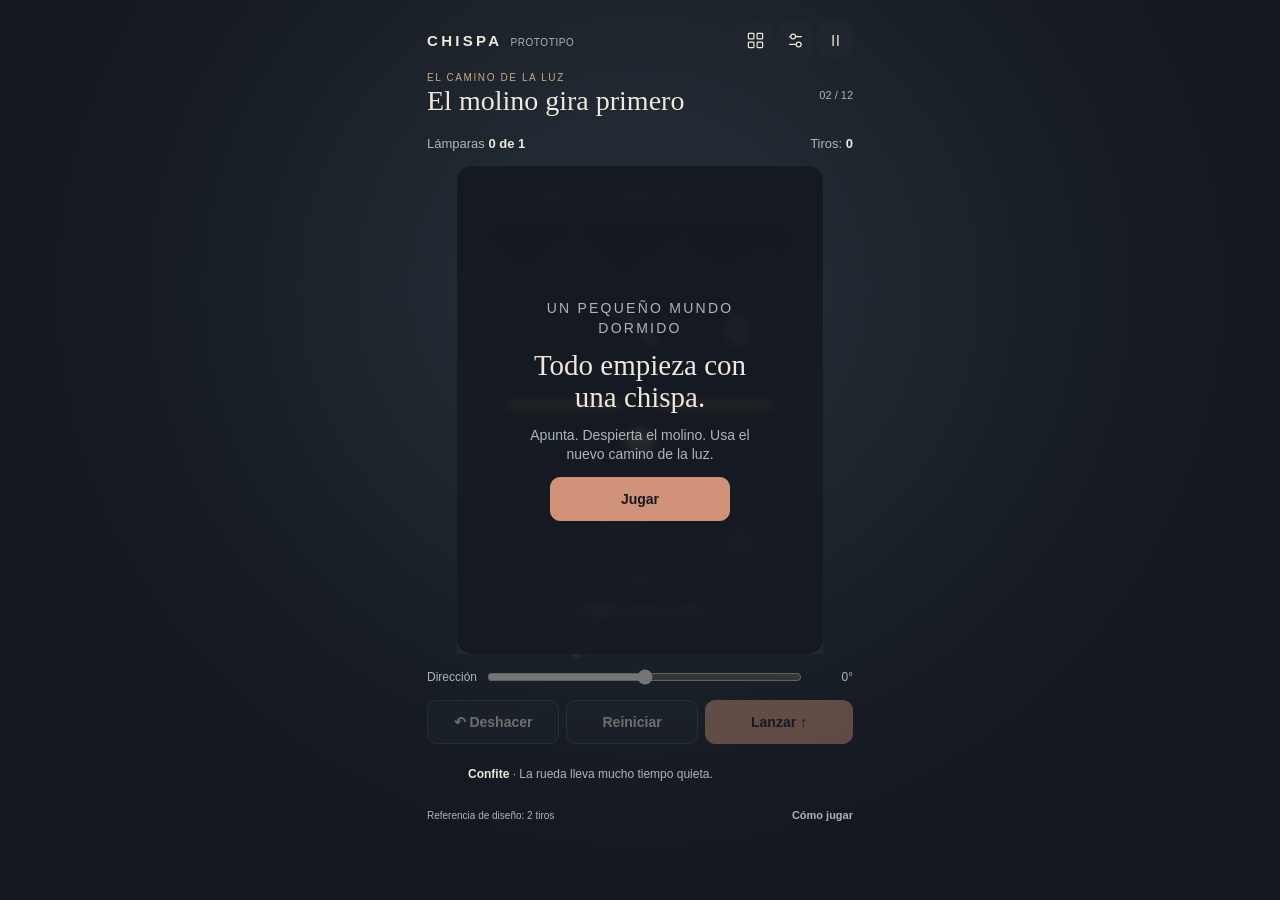
==== prototypes/chispa/index.html @ 9a37ba25 "Auto-backup 2026-11-03 20:32" ====
<!doctype html>
<html lang="es">
<head>
<meta charset="utf-8">
<meta name="viewport" content="width=device-width,initial-scale=1,viewport-fit=cover">
<meta name="theme-color" content="#141820">
<meta name="description" content="Apunta una chispa. Despierta una máquina. Encuentra un nuevo camino para la luz.">
<title>CHISPA · El molino despierta</title>
<link rel="icon" href="data:image/svg+xml,%3Csvg xmlns='http://www.w3.org/2000/svg' viewBox='0 0 32 32'%3E%3Crect width='32' height='32' rx='8' fill='%23141820'/%3E%3Cpath d='M18 4 9 18h7l-2 10 10-15h-8Z' fill='%23cf9279'/%3E%3C/svg%3E">
<style>
/* CHISPA_FONTS */
:root{color-scheme:dark;--coal:#141820;--panel:#20262e;--bone:#eee7db;--muted:#adb5b5;--line:#414b56;--coral:#cf9279;--gold:#c8ab7d;--teal:#7ba9a6;font-family:Karla,Arial,sans-serif;background:var(--coal);color:var(--bone)}
*{box-sizing:border-box}body{margin:0;min-height:100svh;background:radial-gradient(ellipse at 50% 32%,#263039 0,transparent 65%),#141820}button,input,select{font:inherit}button,select{color:inherit}button{cursor:pointer;border:1px solid var(--line);background:#20262e;border-radius:10px;min-height:44px;padding:9px 14px;font-size:14px;font-weight:700}button:hover:not(:disabled){border-color:var(--gold);background:#2a323a}button:disabled{opacity:.4;cursor:default}button:focus-visible,select:focus-visible,input:focus-visible{outline:2px solid var(--coral);outline-offset:4px}.primary{background:var(--coral);border-color:var(--coral);color:#141820}.primary:hover:not(:disabled){background:#e1a58c}.quiet{background:transparent}button svg{width:19px;height:19px;vertical-align:middle}.icon-button{padding:7px;width:44px}.shell{width:min(100%,450px);margin:auto;padding:10px 12px max(12px,env(safe-area-inset-bottom));display:flex;flex-direction:column;gap:8px}.topbar{display:flex;align-items:center;justify-content:space-between;min-height:36px}.wordmark{font-size:15px;font-weight:700;letter-spacing:.22em}.wordmark small{letter-spacing:.06em;font-weight:400;font-size:10px;color:var(--muted);margin-left:8px}.top-actions{display:flex;gap:4px}.top-actions button{min-height:36px;width:36px;border:0}.scene-heading{min-height:51px;display:flex;justify-content:space-between;align-items:center;gap:8px}.eyebrow{color:var(--gold);font-size:10px;letter-spacing:.16em;text-transform:uppercase;margin:0 0 3px}h1{font-family:Fraunces,Georgia,serif;font-weight:450;font-size:25px;line-height:1.1;margin:0}.scene-number{font-size:11px;color:var(--muted);font-variant-numeric:tabular-nums;white-space:nowrap}.status{display:flex;justify-content:space-between;align-items:center;font-size:13px;min-height:24px;color:var(--muted)}.status strong{color:var(--bone);font-weight:700}.status span:last-child{font-variant-numeric:tabular-nums}.stage-wrap{position:relative;width:min(100%,366px,calc((100svh - 276px)*.75));aspect-ratio:3/4;align-self:center;flex-shrink:0;isolation:isolate}.scene{display:block;width:100%;height:100%;touch-action:none;user-select:none;overflow:visible;outline-offset:-3px;border-radius:16px}.scene:focus-visible{outline:2px solid var(--coral)}.veil{position:absolute;inset:0;display:flex;align-items:center;justify-content:center;flex-direction:column;gap:12px;padding:20px;text-align:center;border-radius:15px;background:#141820d9;backdrop-filter:blur(5px)}.veil[hidden]{display:none}.veil .eyebrow{margin:0}.veil h2{font:450 29px/1.1 Fraunces,Georgia,serif;margin:0;max-width:230px}.veil p{font-size:14px;line-height:1.4;color:var(--muted);max-width:240px;margin:0}.veil button{min-width:180px}.aim-row{display:flex;align-items:center;gap:10px;min-height:24px;font-size:12px;color:var(--muted)}.aim-row label{white-space:nowrap}.aim-row input{width:100%;height:24px;accent-color:var(--coral);margin:0}.aim-row output{font-variant-numeric:tabular-nums;min-width:41px;text-align:right}.actions{display:grid;grid-template-columns:1fr 1fr 1.12fr;gap:7px}.actions button{padding:8px 5px}.companion{display:flex;align-items:center;gap:9px;min-height:39px}.confite{width:32px;height:32px;flex-shrink:0}.companion p{font-size:12px;line-height:1.35;margin:0;color:var(--muted)}.companion b{color:var(--bone);font-weight:700}.footer{display:flex;align-items:center;justify-content:space-between;font-size:10px;color:#adb5b5;min-height:16px}.footer button{border:0;padding:0;min-height:20px;color:var(--muted);background:transparent;font-size:11px}.sr-only{position:absolute;width:1px;height:1px;padding:0;margin:-1px;overflow:hidden;clip:rect(0,0,0,0);white-space:nowrap;border:0}dialog{color:var(--bone);background:#20262e;border:1px solid var(--line);border-radius:16px;max-width:min(380px,calc(100% - 28px));padding:24px}dialog::backdrop{background:#080b10bd}dialog h2{font:450 25px Fraunces,Georgia,serif;margin:0 0 12px}dialog p,dialog li{font-size:14px;line-height:1.5;color:var(--muted)}dialog ul{padding-left:20px}dialog .dialog-actions{display:flex;justify-content:flex-end;gap:8px;margin-top:20px}dialog select{width:100%;background:#141820;border:1px solid var(--line);padding:12px;border-radius:9px;font-size:14px;min-height:44px}dialog label{display:flex;align-items:center;justify-content:space-between;gap:14px;font-size:14px;margin:15px 0}dialog input[type=checkbox]{width:22px;height:22px;accent-color:var(--coral)}.legend{display:grid;grid-template-columns:24px 1fr;gap:12px;align-items:center;font-size:14px;color:var(--muted)}.legend-mark{display:block;height:17px;width:17px;border:2px solid var(--gold);border-radius:50%}.legend-mark.switch{border-radius:4px;background:var(--gold)}.legend-mark.mirror{height:3px;border:0;border-radius:0;background:var(--bone);transform:rotate(-30deg)}.legend-mark.gate{height:8px;border:0;border-top:3px dashed var(--coral);border-bottom:2px solid var(--coral);border-radius:0}
@media(min-width:850px){.shell{padding-top:22px;gap:11px}.stage-wrap{width:min(100%,366px,calc((100svh - 308px)*.75))}h1{font-size:28px}}
@media(max-height:680px){.shell{gap:5px;padding-top:6px}.scene-heading{min-height:44px}h1{font-size:23px}.stage-wrap{width:min(100%,366px,calc((100svh - 247px)*.75))}.companion{min-height:34px}.wordmark small{display:none}}
@media(prefers-reduced-motion:reduce){*{scroll-behavior:auto!important;transition:none!important}}
</style>
</head>
<body>
<main class="shell">
 <header class="topbar"><div class="wordmark">CHISPA<small>PROTOTIPO</small></div><nav class="top-actions" aria-label="Opciones"><button class="icon-button" id="scenes-button" aria-label="Elegir escena" title="Escenas"><svg viewBox="0 0 24 24" fill="none" stroke="currentColor" stroke-width="1.5" aria-hidden="true"><rect x="3" y="3" width="7" height="7" rx="1"/><rect x="14" y="3" width="7" height="7" rx="1"/><rect x="3" y="14" width="7" height="7" rx="1"/><rect x="14" y="14" width="7" height="7" rx="1"/></svg></button><button class="icon-button" id="settings-button" aria-label="Abrir ajustes" title="Ajustes"><svg viewBox="0 0 24 24" fill="none" stroke="currentColor" stroke-width="1.5" aria-hidden="true"><path d="M4 7h16M4 17h16"/><circle cx="9" cy="7" r="3" fill="#141820"/><circle cx="16" cy="17" r="3" fill="#141820"/></svg></button><button class="icon-button" id="exit-button" aria-label="Pausar y volver al inicio" title="Pausar"><svg viewBox="0 0 24 24" fill="none" stroke="currentColor" stroke-width="1.7" aria-hidden="true"><path d="M9 5v14M15 5v14"/></svg></button></nav></header>
 <section class="scene-heading" aria-label="Escena actual"><div><p class="eyebrow">El camino de la luz</p><h1 id="scene-title">El molino gira primero</h1></div><span class="scene-number" id="scene-number">01 / 01</span></section>
 <div class="status"><span id="goal">Lámparas <strong>0 de 1</strong></span><span id="shots">Tiros: <strong>0</strong></span></div>
 <div class="stage-wrap"><svg class="scene" id="scene" viewBox="0 0 360 480" tabindex="0" role="application" aria-label="Campo de luz. Arrastra hacia un objetivo y suelta para disparar. Flechas para apuntar y Enter para lanzar."><title>El molino apagado</title></svg><section class="veil" id="veil" aria-labelledby="veil-title"><p class="eyebrow" id="veil-kicker">Un pequeño mundo dormido</p><h2 id="veil-title">Todo empieza con una chispa.</h2><p id="veil-copy">Apunta. Despierta el molino. Usa el nuevo camino de la luz.</p><button id="start-button" class="primary">Jugar</button></section></div>
 <div class="aim-row"><label for="angle">Dirección</label><input type="range" id="angle" min="-180" max="180" step="0.25" value="0" aria-label="Ángulo de disparo, cero apunta arriba"><output for="angle" id="angle-value">0°</output></div>
 <div class="actions"><button id="undo-button">↶ Deshacer</button><button id="restart-button">Reiniciar</button><button class="primary" id="fire-button">Lanzar ↑</button></div>
 <div class="companion"><svg class="confite" id="confite" viewBox="0 0 100 90" aria-hidden="true"><!-- CHISPA_CONFITE --></svg><p id="message" aria-live="polite"><b>Confite</b> · La rueda lleva mucho tiempo quieta.</p></div>
 <footer class="footer"><span id="reference">Referencia de diseño: 2 tiros</span><button id="help-button">Cómo jugar</button></footer>
</main>
<dialog id="settings"><h2>A tu ritmo</h2><label>Sonido<input type="checkbox" id="sound-setting"></label><label>Movimiento reducido<input type="checkbox" id="motion-setting"></label><p>Las preferencias se guardan sólo en este prototipo.</p><div class="dialog-actions"><button data-close="settings">Listo</button></div></dialog>
<dialog id="help"><h2>Sigue la luz</h2><p>Arrastra desde la parte baja del campo hacia donde quieras apuntar. Suelta para lanzar. También puedes ajustar Dirección y pulsar Lanzar.</p><div class="legend"><i class="legend-mark"></i><span>Enciende todas las lámparas.</span><i class="legend-mark switch"></i><span>La palanca detiene el tiro y cambia un mecanismo. Después deja pasar.</span><i class="legend-mark mirror"></i><span>Las superficies claras reflejan la chispa.</span><i class="legend-mark gate"></i><span>Una compuerta cerrada la detiene.</span></div><p>Flechas: apuntar · Mayúsculas: ajuste fino · Enter: lanzar · Esc: cancelar o pausar. Puedes deshacer y reintentar gratis.</p><div class="dialog-actions"><button data-close="help">Entendido</button></div></dialog>
<dialog id="scenes"><h2>Pequeños lugares</h2><p>Completar una escena abre la siguiente. Puedes repetir las que ya encendiste.</p><label for="scene-select">Escena</label><select id="scene-select"></select><div class="dialog-actions"><button data-close="scenes">Volver</button><button class="primary" id="choose-button">Abrir escena</button></div></dialog>
<dialog id="restart"><h2>¿Volver al principio?</h2><p>Se reiniciarán los tiros y mecanismos de esta escena. También puedes deshacer el último tiro.</p><div class="dialog-actions"><button data-close="restart">Seguir aquí</button><button class="primary" id="confirm-restart">Reiniciar</button></div></dialog>
<script>
'use strict';
/* CHISPA_CORE_START */
const ChispaCore=(()=>{
 const EPS=1e-6,RADIUS=.75,MAX_BOUNCES=6,MAX_DISTANCE=300;
 const P=(x,y)=>({x,y}),add=(a,b)=>P(a.x+b.x,a.y+b.y),sub=(a,b)=>P(a.x-b.x,a.y-b.y),mul=(a,n)=>P(a.x*n,a.y*n),dot=(a,b)=>a.x*b.x+a.y*b.y,length=a=>Math.hypot(a.x,a.y),unit=a=>mul(a,1/length(a));
 const copy=value=>JSON.parse(JSON.stringify(value));
 const key=state=>JSON.stringify({lit:[...state.lit].sort(),active:[...state.active].sort(),shots:state.shots});
 const normalizeAngle=angle=>((angle+180)%360+360)%360-180;
 function rayCircle(p,d,c,r){
  const m=sub(p,c),b=dot(m,d),q=dot(m,m)-r*r,disc=b*b-q;
  if(disc<-EPS)return null;
  const t=-b-Math.sqrt(Math.max(0,disc));
  return t>=-EPS?Math.max(0,t):q<=EPS?0:null;
 }
 function capsule(p,d,a,b,r){
  const ab=sub(b,a),len=length(ab),u=mul(ab,1/len),n=P(-u.y,u.x),rel=sub(p,a),hits=[];
  const across=dot(d,n);
  if(Math.abs(across)>EPS)for(const sign of [-1,1]){
   const t=(sign*r-dot(rel,n))/across,normal=mul(n,sign),along=dot(sub(add(p,mul(d,t)),a),u);
   if(t>EPS&&along>=-EPS&&along<=len+EPS&&dot(d,normal)<-EPS)hits.push({t,normal});
  }
  for(const [center,end]of [[a,0],[b,1]]){
   const t=rayCircle(p,d,center,r);if(t===null||t<=EPS)continue;
   const hit=add(p,mul(d,t)),along=dot(sub(hit,a),u),normal=unit(sub(hit,center));
   if((end===0?along<=EPS:along>=len-EPS)&&dot(d,normal)<-EPS)hits.push({t,normal});
  }
  hits.sort((a,b)=>a.t-b.t);return hits[0]||null;
 }
 function mirror(id,x,y,angle=-45){return{id,kind:'mirror',center:P(x,y),angle,length:14,width:1};}
 function wall(id,x1,y1,x2,y2){return{id,kind:'wall',a:P(x1,y1),b:P(x2,y2),width:2};}
 function gate(id,x1,y1,x2,y2){return{...wall(id,x1,y1,x2,y2),kind:'gate'};}
 function lamp(id,x,y){return{id,position:P(x,y),radius:3.5};}
 function actuator(id,x,y,target,angle){return{id,position:P(x,y),radius:4,target,...(angle===undefined?{}:{angle})};}
 const bases={C:[[8,60,43,60],[57,60,92,60]],P:[[8,55,28,55],[42,55,58,55],[72,55,92,55]],T:[[8,60,18,60],[32,60,43,60],[57,60,92,60]],D:[[8,65,43,65],[57,65,92,65]]};
 const base=name=>(bases[name]||[]).map((p,i)=>wall('w'+(i+1),...p));
 function level(id,title,reference,surfaces,lamps,actuators=[],solution=[0]){return{id,revision:1,title,reference,source:P(50,90),surfaces,lamps,actuators,solution};}
 const LEVELS=[
  level('01','La primera ventana',1,[],[lamp('l1',50,40)]),
  level('02','El molino gira primero',2,[...base('C'),mirror('m1',50,35,45)],[lamp('l1',82,35)],[actuator('a1',50,72,'m1',-45)],[0,0]),
  level('03','El espejo de la curva',1,[...base('C'),mirror('m1',50,35)],[lamp('l1',82,35)]),
  level('04','La pared devuelve la luz',1,[wall('w1',20,50,72,50),wall('w2',85,30,85,88)],[lamp('l1',50,20)],[],[45]),
  level('05','Una compuerta abierta',2,[...base('C'),gate('g1',43,60,57,60)],[lamp('l1',50,20)],[actuator('a1',22,75,'g1')],[-61.82,0]),
  level('06','Luz antes del mecanismo',2,[...base('C'),mirror('m1',50,35,45)],[lamp('l1',50,82),lamp('l2',82,35)],[actuator('a1',50,72,'m1',-45)],[0,0]),
  level('07','Primero esta orilla',3,[...base('C'),mirror('m1',50,35,45)],[lamp('l1',18,35),lamp('l2',82,35)],[actuator('a1',22,74,'m1',-45)],[0,-60.255,0]),
  level('08','Abrir para poder girar',3,[...base('C'),gate('g1',43,60,57,60),mirror('m1',50,25,45)],[lamp('l1',82,25)],[actuator('a1',22,75,'g1'),actuator('a2',50,43,'m1',-45)],[-61.82,0,0]),
  level('09','Dos ventanas independientes',4,[...base('P'),gate('g1',28,55,42,55),gate('g2',58,55,72,55)],[lamp('l1',20,20),lamp('l2',80,20)],[actuator('a1',22,75,'g1'),actuator('a2',78,75,'g2')],[-61.82,-23.199,61.82,23.199]),
  level('10','La rueda deja pasar',3,[...base('T'),mirror('m1',50,35),gate('g1',18,60,32,60)],[lamp('l1',90,35),lamp('l2',15,48)],[actuator('a1',78,35,'g1')],[0,0,-39.806]),
  level('11','Dos reflejos y una decisión',3,[...base('D'),mirror('m1',50,45),mirror('m2',78,45,45)],[lamp('l1',78,58),lamp('l2',75,18)],[actuator('a1',22,80,'m2',-45)],[0,-70.346,0]),
  level('12','La casa vuelve a encenderse',4,[...base('D'),gate('g1',43,65,57,65),mirror('m1',50,45),mirror('m2',78,45,45)],[lamp('l1',64,45),lamp('l2',78,58),lamp('l3',75,18)],[actuator('a1',22,80,'g1'),actuator('a2',78,80,'m2',-45)],[-70.346,0,70.346,0])
 ];
 function validateLevel(l){
  if(!l||typeof l.id!=='string'||!Number.isInteger(l.revision)||l.revision<1||!Array.isArray(l.surfaces)||!Array.isArray(l.lamps)||!l.lamps.length||!Array.isArray(l.actuators))throw Error('Escena incompleta');
  const finite=p=>p&&Number.isFinite(p.x)&&Number.isFinite(p.y)&&p.x>=RADIUS&&p.x<=100-RADIUS&&p.y>=RADIUS&&p.y<=100-RADIUS;
  if(!finite(l.source))throw Error('Fuente fuera del campo');
  const ids=new Set();for(const o of [...l.surfaces,...l.lamps,...l.actuators]){if(!o.id||typeof o.id!=='string'||ids.has(o.id))throw Error('Identificador repetido o vacío');ids.add(o.id);}
  for(const s of l.surfaces){
   if(!['mirror','wall','gate'].includes(s.kind)||!Number.isFinite(s.width)||s.width<=0)throw Error('Superficie inválida');
   if(s.kind==='mirror'){if(!finite(s.center)||!Number.isFinite(s.angle)||!Number.isFinite(s.length)||s.length<=0)throw Error('Espejo inválido');}
   else if(!finite(s.a)||!finite(s.b)||length(sub(s.b,s.a))<=EPS)throw Error('Segmento inválido');
  }
  for(const sensor of [...l.lamps,...l.actuators])if(!finite(sensor.position)||!Number.isFinite(sensor.radius)||sensor.radius<=0)throw Error('Sensor inválido');
  const controlled=new Set();for(const a of l.actuators){const target=l.surfaces.find(s=>s.id===a.target);if(!target||!['mirror','gate'].includes(target.kind)||controlled.has(a.target)||target.kind==='mirror'&&!Number.isFinite(a.angle))throw Error('Conexión inválida');controlled.add(a.target);}
  return true;
 }
 function initialState(){return{lit:[],active:[],shots:0};}
 function validateState(l,s){
  if(!s||!Array.isArray(s.lit)||!Array.isArray(s.active)||!Number.isSafeInteger(s.shots)||s.shots<0||new Set(s.lit).size!==s.lit.length||new Set(s.active).size!==s.active.length||s.lit.some(id=>!l.lamps.some(v=>v.id===id))||s.active.some(id=>!l.actuators.some(v=>v.id===id)))throw Error('Estado inválido');
 }
 function surfaces(l,state){return l.surfaces.flatMap(s=>{
  const a=l.actuators.find(a=>a.target===s.id&&state.active.includes(a.id));if(s.kind==='gate'&&a)return[];
  if(s.kind!=='mirror')return[{...s}];
  const angle=(a?a.angle:s.angle)*Math.PI/180,arm=P(Math.cos(angle)*s.length/2,Math.sin(angle)*s.length/2);
  return[{...s,angle:a?a.angle:s.angle,a:sub(s.center,arm),b:add(s.center,arm)}];
 });}
 function traceShot(l,state,angle,limits={}){
  validateLevel(l);validateState(l,state);if(!Number.isFinite(angle))throw Error('Dirección inválida');
  const maxBounces=limits.maxBounces??MAX_BOUNCES,maxDistance=limits.maxDistance??MAX_DISTANCE;
  if(!Number.isInteger(maxBounces)||maxBounces<0||maxBounces>24||!Number.isFinite(maxDistance)||maxDistance<=0||maxDistance>10000)throw Error('Límite inválido');
  angle=normalizeAngle(angle);const rad=angle*Math.PI/180,geometry=surfaces(l,state),segments=[],events=[],lit=new Set(state.lit);
  let p={...l.source},d=P(Math.sin(rad),-Math.cos(rad)),distance=0,bounces=0,terminal=null;
  for(let guard=0;guard<=maxBounces+1;guard++){
   const hits=[];
   for(const s of geometry){const hit=capsule(p,d,s.a,s.b,s.width/2+RADIUS);if(hit)hits.push({...hit,kind:s.kind==='gate'?'absorb':'reflect',id:s.id});}
   for(const a of l.actuators)if(!state.active.includes(a.id)){const t=rayCircle(p,d,a.position,a.radius+RADIUS);if(t!==null)hits.push({t,kind:'actuator',id:a.id});}
   for(const axis of ['x','y'])if(Math.abs(d[axis])>EPS){const edge=d[axis]>0?100-RADIUS:RADIUS,t=(edge-p[axis])/d[axis];if(t>=-EPS)hits.push({t:Math.max(0,t),kind:'exit',id:axis});}
   hits.sort((a,b)=>a.t-b.t||a.id.localeCompare(b.id));
   const remaining=maxDistance-distance,min=hits[0]?.t??Infinity,tied=hits.filter(h=>Math.abs(h.t-min)<=EPS),stopping=tied.filter(h=>h.kind!=='reflect').sort((a,b)=>({actuator:0,absorb:1,exit:2}[a.kind]-{actuator:0,absorb:1,exit:2}[b.kind])||a.id.localeCompare(b.id));
   let hit=stopping[0]||tied[0],step=Math.min(remaining,min);
   if(!hit||min>remaining+EPS){hit={kind:'distance',id:null};step=remaining;}
   else if(hit.kind==='reflect'){
    if(tied.some(h=>h.kind==='reflect'&&dot(h.normal,hit.normal)<1-EPS))hit={kind:'corner',id:hit.id};
    else if(bounces>=maxBounces)hit={kind:'bounce-limit',id:hit.id};
    else if(step>=remaining-EPS)hit={kind:'distance',id:hit.id};
   }
   step=Math.max(0,Math.min(step,remaining));const end=add(p,mul(d,step));
   const lamps=[];for(const v of l.lamps)if(!lit.has(v.id)){const t=rayCircle(p,d,v.position,v.radius+RADIUS);if(t!==null&&t<=step+EPS)lamps.push({t,id:v.id});}
   lamps.sort((a,b)=>Math.abs(a.t-b.t)<=EPS?a.id.localeCompare(b.id):a.t-b.t);for(const v of lamps){lit.add(v.id);events.push({type:'lamp',id:v.id,distance:distance+v.t});}
   segments.push({from:{...p},to:end,length:step,end:hit.kind,id:hit.id});distance+=step;
   if(hit.kind!=='reflect'){terminal={kind:hit.kind,id:hit.id,point:end,distance};break;}
   events.push({type:'reflect',id:hit.id,distance});d=sub(d,mul(hit.normal,2*dot(d,hit.normal)));d=unit(d);p=end;bounces++;
  }
  if(!terminal)throw Error('Recorrido sin terminación');
  if(terminal.kind==='actuator')events.push({type:'actuator',id:terminal.id,distance});
  return{levelId:l.id,revision:l.revision,startKey:key(state),angle,segments,events,terminal,distance,bounces,lamps:events.filter(e=>e.type==='lamp').map(e=>e.id),actuator:terminal.kind==='actuator'?terminal.id:null};
 }
 function won(l,state){return l.lamps.every(lamp=>state.lit.includes(lamp.id));}
 function applyShot(l,state,trace){
  validateState(l,state);if(trace.levelId!==l.id||trace.revision!==l.revision||trace.startKey!==key(state))throw Error('Tiro de otra sesión o ya resuelto');
  return{lit:[...new Set([...state.lit,...trace.lamps])],active:[...new Set([...state.active,...(trace.actuator?[trace.actuator]:[])])],shots:state.shots+1};
 }
 class Session{
  constructor(level){validateLevel(level);this.level=level;this.state=initialState();this.history=[];this.pending=null;this.phase='ready';this.run=0;}
  begin(angle){if(this.phase!=='ready')return null;const trace=traceShot(this.level,this.state,angle),token=++this.run;this.pending={token,trace,before:copy(this.state)};this.phase='playing';return this.pending;}
  commit(token){if(this.phase!=='playing'||this.pending?.token!==token)return false;const p=this.pending;this.state=applyShot(this.level,this.state,p.trace);this.history.push(p.before);this.pending=null;this.phase=won(this.level,this.state)?'won':'ready';return true;}
  undo(){if(this.phase==='closed'||this.phase==='won')return false;if(this.pending){this.run++;this.pending=null;this.phase='ready';return true;}const before=this.history.pop();if(!before)return false;this.state=before;this.run++;this.phase='ready';return true;}
  restart(){if(this.phase==='closed')return false;this.run++;this.pending=null;this.state=initialState();this.history=[];this.phase='ready';return true;}
  destroy(){this.run++;this.pending=null;this.history=[];this.phase='closed';}
 }
 for(const l of LEVELS)validateLevel(l);
 return{EPS,RADIUS,MAX_BOUNCES,MAX_DISTANCE,LEVELS,P,copy,key,normalizeAngle,rayCircle,capsule,mirror,wall,gate,lamp,actuator,level,validateLevel,initialState,surfaces,traceShot,applyShot,won,Session};
})();
globalThis.ChispaCore=ChispaCore;
/* CHISPA_CORE_END */
/* CHISPA_VIEW_START */
(()=>{
 const C=ChispaCore,$=id=>document.getElementById(id),svg=$('scene'),PREF_KEY='chispa_prototype_preferences_v1';
 const icon=(name)=>({sound:'Sonido',motion:'Movimiento reducido'}[name]||name);
 let prefs={sound:false,motion:matchMedia('(prefers-reduced-motion: reduce)').matches};
 try{const stored=JSON.parse(localStorage.getItem(PREF_KEY)||'null');if(stored&&typeof stored==='object'){prefs.sound=stored.sound===true;prefs.motion=stored.motion===true||prefs.motion;}}catch{}
 let index=1,session=new C.Session(C.LEVELS[index]),angle=0,home=true,paused=false,modalWasPaused=false,frame=0,playback=null,pointer=null,completed=new Set(),best={},audio=null,voices=new Set(),openedDialog=null;
 const esc=s=>String(s).replace(/[&<>"']/g,c=>({'&':'&amp;','<':'&lt;','>':'&gt;','"':'&quot;',"'":'&#39;'}[c]));
 const point=p=>`${p.x},${p.y}`,path=points=>'M'+points.map(point).join('L');
 const ox=30,oy=55,scale=3,px=p=>({x:ox+p.x*scale,y:oy+p.y*scale});
 function savePrefs(){try{localStorage.setItem(PREF_KEY,JSON.stringify(prefs));}catch{message('No se pudieron guardar las preferencias. Puedes seguir jugando.');}}
 function message(text){$('message').textContent=text;}
 function tone(kind){
  if(!prefs.sound||document.hidden||paused||home)return;
  try{audio??=new(window.AudioContext||window.webkitAudioContext)();if(audio.state==='suspended')audio.resume();if(voices.size>=6)return;const o=audio.createOscillator(),g=audio.createGain(),now=audio.currentTime;o.type=kind==='reflect'?'triangle':'sine';o.frequency.value=({reflect:340,lamp:660,actuator:220,win:880}[kind]||300);g.gain.setValueAtTime(.0001,now);g.gain.exponentialRampToValueAtTime(.055,now+.012);g.gain.exponentialRampToValueAtTime(.0001,now+.19);o.connect(g).connect(audio.destination);voices.add(o);o.onended=()=>{voices.delete(o);o.disconnect();g.disconnect();};o.start(now);o.stop(now+.2);}catch{}
 }
 function silence(){for(const v of voices)try{v.stop();}catch{}voices.clear();if(audio?.state==='running')audio.suspend().catch(()=>{});}
 function stopFrame(){if(frame)cancelAnimationFrame(frame);frame=0;}
 function pause(){paused=true;stopFrame();silence();pointer=null;}
 function modal(id){if(openedDialog)return;modalWasPaused=paused;pause();openedDialog=$(id);openedDialog.showModal();}
 function closeModal(){if(!openedDialog)return;openedDialog.close();}
 function resetPlayback(){stopFrame();playback=null;pointer=null;}
 function aim(value){if(session.phase!=='ready'||home||paused)return;angle=C.normalizeAngle(value);$('angle').value=String(angle);$('angle-value').textContent=`${Math.round(angle*10)/10}°`;draw();}
 function buildWorld(l,state){
  const ratio=state.lit.length/l.lamps.length,on=ratio>0,full=ratio===1;
  return `<defs><linearGradient id="sky" x2="0" y2="1"><stop stop-color="#202b35"/><stop offset="1" stop-color="#141b22"/></linearGradient><linearGradient id="land" x2="0" y2="1"><stop stop-color="${on?'#344742':'#2c3439'}"/><stop offset="1" stop-color="#172127"/></linearGradient><pattern id="grain" width="17" height="21" patternUnits="userSpaceOnUse"><circle cx="3" cy="8" r=".45" fill="#eee7db" opacity=".07"/><circle cx="12" cy="18" r=".4" fill="#eee7db" opacity=".04"/></pattern><pattern id="hatch" width="3" height="3" patternUnits="userSpaceOnUse"><path d="M0 3 3 0" stroke="#cf9279" stroke-width=".45"/></pattern></defs>
   <rect x="0" y="0" width="360" height="480" rx="16" fill="url(#sky)"/><path d="M0 110 32 76 71 98 116 58 166 103 214 65 264 100 300 72 360 113V335H0Z" fill="#29333b" opacity=".58"/><path d="M0 277Q64 253 118 279T240 280T360 268V480H0Z" fill="url(#land)"/>
   <path d="M0 400Q83 361 152 391T360 389V480H0Z" fill="${on?'#263e3b':'#202b30'}"/><path d="M112 480Q157 430 151 396T178 350" fill="none" stroke="${on?'#7ba9a6':'#45535a'}" stroke-width="17" opacity="${on?.5:.24}"/>
   <g opacity="${on?.9:.38}"><path d="M260 405v-32h37v32" fill="${full?'#8b6b57':'#384047'}"/><path d="m253 375 25-23 26 23Z" fill="${full?'#b37c65':'#51585a'}"/><rect x="274" y="380" width="10" height="14" rx="3" fill="${full?'#e2bf80':'#1a252c'}"/></g>
   <path d="M41 420v-24m-6 10 6 4 7-11M316 431v-25m-7 8 7 5 5-13" fill="none" stroke="${on?'#7ba9a6':'#465551'}" stroke-width="2"/>
   <rect x="12" y="12" width="336" height="456" rx="12" fill="url(#grain)"/><rect x="${ox}" y="${oy}" width="300" height="300" rx="2" fill="#14182070" stroke="#adb5b54a" stroke-dasharray="2 5"/>
   <text x="180" y="35" text-anchor="middle" fill="#adb5b5" font-size="9" letter-spacing="2">${full?'EL LUGAR RESPIRA DE NUEVO':'BUSCA UN CAMINO PARA LA LUZ'}</text>`;
 }
 function draw(){
  const l=session.level,state=session.state,shownLit=new Set(state.lit),shownActive=new Set(state.active);
  let partial=null,trace=null;
  if(playback){trace=playback.trace;const progress=Math.min(1,playback.elapsed/playback.duration),distance=progress*trace.distance;partial={distance};for(const e of trace.events)if(e.type==='lamp'&&e.distance<=distance)shownLit.add(e.id);}
  else if(session.phase==='ready'&&!home)trace=C.traceShot(l,state,angle);
  const shown={...state,lit:[...shownLit],active:[...shownActive]},geometry=C.surfaces(l,state);
  let art=buildWorld(l,shown);
  art+=`<g transform="translate(${ox} ${oy}) scale(${scale})">`;
  for(const a of l.actuators){const target=geometry.find(s=>s.id===a.target)||l.surfaces.find(s=>s.id===a.target),end=target.center||C.P((target.a.x+target.b.x)/2,(target.a.y+target.b.y)/2);art+=`<path d="M${point(a.position)}L${point(end)}" fill="none" stroke="${state.active.includes(a.id)?'#7ba9a6':'#58636a'}" stroke-width=".4" stroke-dasharray="1 1.5"/>`;}
  for(const s of geometry){if(s.kind==='gate')art+=`<path d="M${point(s.a)}L${point(s.b)}" stroke="#141820" stroke-width="${s.width+1}"/><path d="M${point(s.a)}L${point(s.b)}" stroke="url(#hatch)" stroke-width="${s.width}" stroke-linecap="round"/><path d="M${point(s.a)}L${point(s.b)}" stroke="#cf9279" stroke-width=".45"/>`;else art+=`<path d="M${point(s.a)}L${point(s.b)}" stroke="#0c1117" stroke-width="${s.width+1.2}" stroke-linecap="round"/><path d="M${point(s.a)}L${point(s.b)}" stroke="${s.kind==='mirror'?'#eee7db':'#c8ab7d'}" stroke-width="${s.width}" stroke-linecap="round"/>`;if(s.kind==='mirror')art+=`<circle cx="${s.center.x}" cy="${s.center.y}" r="1" fill="#141820" stroke="#c8ab7d" stroke-width=".35"/>`;}
  for(const s of l.surfaces.filter(s=>s.kind==='gate'&&!geometry.some(v=>v.id===s.id)))art+=`<path d="M${point(s.a)}L${point(s.b)}" stroke="#7ba9a6" stroke-width=".3" stroke-dasharray=".7 1.8"/>`;
  if(trace){let remaining=partial?partial.distance:Infinity;for(const s of trace.segments){if(remaining<=0)break;const len=Math.min(s.length,remaining),fraction=s.length>0?len/s.length:0,end=C.P(s.from.x+(s.to.x-s.from.x)*fraction,s.from.y+(s.to.y-s.from.y)*fraction);art+=`<path d="M${point(s.from)}L${point(end)}" fill="none" stroke="#10161d" stroke-width="1.5"/><path d="M${point(s.from)}L${point(end)}" fill="none" stroke="${partial?'#cf9279':'#c8ab7d'}" opacity="${partial?.75:.65}" stroke-width=".45" ${partial?'':'stroke-dasharray="1.1 1.6"'}/>`;if(!partial&&s.length>7){const mid=C.P(s.from.x+(s.to.x-s.from.x)*.55,s.from.y+(s.to.y-s.from.y)*.55),rotation=Math.atan2(s.to.y-s.from.y,s.to.x-s.from.x)*180/Math.PI;art+=`<path d="m-1.4-1.1 1.6 1.1-1.6 1.1" transform="translate(${point(mid)}) rotate(${rotation})" fill="none" stroke="#c8ab7d" stroke-width=".5"/>`;}remaining-=len;}}
  for(const lamp of l.lamps){const on=shownLit.has(lamp.id),p=lamp.position;art+=`<circle cx="${p.x}" cy="${p.y}" r="${lamp.radius}" fill="${on?'#c8ab7d':'#182128'}" stroke="${on?'#eee7db':'#c8ab7d'}" stroke-width=".65"/><path d="M${p.x-2.3} ${p.y+3.9}h4.6M${p.x} ${p.y-4.8}v-1" stroke="#c8ab7d" stroke-width=".6"/>${on?`<path d="m${p.x-1.5} ${p.y} 1 1 2-2" stroke="#141820" stroke-width=".65" fill="none"/>`:`<circle cx="${p.x}" cy="${p.y}" r="1.1" fill="none" stroke="#c8ab7d" stroke-width=".45"/>`}`;}
  for(const a of l.actuators){const p=a.position,on=shownActive.has(a.id),points=Array.from({length:6},(_,i)=>{const r=i*Math.PI/3;return`${p.x+Math.cos(r)*a.radius},${p.y+Math.sin(r)*a.radius}`;}).join(' ');art+=`<polygon points="${points}" fill="${on?'#182128':'#c8ab7d'}" stroke="${on?'#7ba9a6':'#eee7db'}" stroke-width=".5"/>${on?`<circle cx="${p.x}" cy="${p.y}" r="2.3" fill="none" stroke="#7ba9a6" stroke-width=".5"/>`:`<path d="m${p.x-1.2} ${p.y+1.5} 2.4-3M${p.x-1.7} ${p.y+1.6}h3.4" fill="none" stroke="#141820" stroke-width=".7"/>`}`;}
  const source=l.source;art+=`<path d="M${source.x-3} ${source.y+1}q3 5 6 0" fill="#29323c" stroke="#adb5b5" stroke-width=".6"/><circle cx="${source.x}" cy="${source.y}" r="${C.RADIUS}" fill="#cf9279"/>`;
  if(partial){let left=partial.distance,p=trace.segments[0].from;for(const s of trace.segments){const t=s.length?Math.min(left/s.length,1):0;p=C.P(s.from.x+(s.to.x-s.from.x)*t,s.from.y+(s.to.y-s.from.y)*t);if(left<=s.length)break;left-=s.length;}art+=`<circle cx="${p.x}" cy="${p.y}" r="${C.RADIUS}" fill="#eee7db" stroke="#cf9279" stroke-width=".2"/>`;}
  art+='</g>';
  art+=`<path d="M117 417h126" stroke="#536068" stroke-width="1"/><path d="m174 409 6-6 6 6" stroke="#cf9279" stroke-width="1.5" fill="none"/><text x="180" y="441" text-anchor="middle" fill="#adb5b5" font-size="11">${partial?'La chispa sigue su camino':session.phase==='won'?'Este lugar ha vuelto a despertar':'Arrastra, apunta y suelta'}</text>`;
  svg.innerHTML=art;
  $('goal').innerHTML=`Lámparas <strong>${shownLit.size} de ${l.lamps.length}</strong>`;$('shots').innerHTML=`Tiros: <strong>${state.shots+(session.pending?1:0)}</strong>`;
  const blocked=home||paused||session.phase!=='ready';$('fire-button').disabled=blocked;$('angle').disabled=blocked;$('undo-button').disabled=home||paused||session.phase==='won'||(!session.history.length&&!session.pending);$('restart-button').disabled=home||paused||(!session.state.shots&&!session.pending);$('scene-title').textContent=l.title;$('scene-number').textContent=`${String(index+1).padStart(2,'0')} / ${String(C.LEVELS.length).padStart(2,'0')}`;$('reference').textContent=`${best[l.id]?'Tu mejor marca: '+best[l.id]:'Referencia de diseño: '+l.reference} tiros`;
 }
 function readyMessage(){return session.state.active.length?'El camino ha cambiado. Mira la nueva trayectoria.':session.level.actuators.length?'Primero despierta una palanca. Después, aprovecha el cambio.':'Apunta hacia la lámpara y suelta para encenderla.';}
 function finishPlayback(){
  const token=playback?.token;if(token===undefined)return;const trace=playback.trace;resetPlayback();if(!session.commit(token))return;
  if(session.phase==='won'){
   completed.add(session.level.id);best[session.level.id]=Math.min(best[session.level.id]??Infinity,session.state.shots);message('Confite · Ya se ve el camino a casa.');tone('win');showVeil('won');
  }else if(trace.actuator){const a=session.level.actuators.find(a=>a.id===trace.actuator),target=session.level.surfaces.find(s=>s.id===a.target);message(target.kind==='mirror'?'El espejo ha girado. Vuelve a apuntar.':'La compuerta está abierta. Ahora puedes pasar.');}
  else message(trace.lamps.length?'La lámpara conserva su luz. Busca la siguiente.':'La chispa se apagó. Puedes deshacer o volver a apuntar.');draw();
 }
 function tick(now){
  frame=0;if(!playback||paused||home||document.hidden)return;
  if(playback.last!==null)playback.elapsed+=Math.max(0,Math.min(now-playback.last,80));playback.last=now;
  const distance=Math.min(1,playback.elapsed/playback.duration)*playback.trace.distance;
  for(const [i,e]of playback.trace.events.entries())if(!playback.played.has(i)&&e.distance<=distance){playback.played.add(i);tone(e.type);}
  if(playback.elapsed>=playback.duration){finishPlayback();return;}draw();frame=requestAnimationFrame(tick);
 }
 function fire(){
  if(home||paused||document.hidden)return;const p=session.begin(angle);if(!p)return;
  pointer=null;playback={...p,elapsed:0,last:null,duration:prefs.motion?60:Math.min(1900,Math.max(650,p.trace.distance*9)),played:new Set()};message('Sigue la chispa…');draw();frame=requestAnimationFrame(tick);
 }
 function showVeil(mode){
  const v=$('veil');v.hidden=false;
  if(mode==='won'){$('veil-kicker').textContent='Lugar recuperado';$('veil-title').textContent='La luz encontró su camino.';$('veil-copy').textContent=`${session.state.shots} ${session.state.shots===1?'tiro':'tiros'}. Puedes seguir o probar otra solución.`;$('start-button').textContent=index<C.LEVELS.length-1?'Siguiente escena':'Volver a la primera';}
  else{$('veil-kicker').textContent='Un pequeño mundo dormido';$('veil-title').textContent=session.state.shots||session.pending?'Tu chispa te espera.':'Todo empieza con una chispa.';$('veil-copy').textContent=session.state.shots||session.pending?'Continúa desde donde lo dejaste.':'Apunta. Despierta el molino. Usa el nuevo camino de la luz.';$('start-button').textContent=session.state.shots||session.pending?'Continuar':'Jugar';}
 }
 function openLevel(i){resetPlayback();session.destroy();index=i;session=new C.Session(C.LEVELS[index]);angle=0;$('angle').value='0';$('angle-value').textContent='0°';home=false;paused=false;$('veil').hidden=true;message(readyMessage());draw();svg.focus({preventScroll:true});}
 $('start-button').addEventListener('click',()=>{if(session.phase==='won'){openLevel(index<C.LEVELS.length-1?index+1:0);return;}home=false;paused=false;$('veil').hidden=true;message(readyMessage());draw();svg.focus({preventScroll:true});if(playback){playback.last=null;frame=requestAnimationFrame(tick);}});
 $('fire-button').addEventListener('click',fire);$('angle').addEventListener('input',e=>aim(Number(e.target.value)));
 $('undo-button').addEventListener('click',()=>{if(home||paused)return;resetPlayback();if(session.undo()){message('Un paso atrás. El mundo está como antes del tiro.');draw();svg.focus({preventScroll:true});}});
 $('restart-button').addEventListener('click',()=>modal('restart'));
 $('confirm-restart').addEventListener('click',()=>{resetPlayback();session.restart();closeModal();angle=0;$('angle').value='0';$('angle-value').textContent='0°';message(readyMessage());draw();});
 $('exit-button').addEventListener('click',()=>{if(home)return;pause();home=true;showVeil('home');draw();$('start-button').focus();});
 $('help-button').addEventListener('click',()=>modal('help'));
 $('settings-button').addEventListener('click',()=>{$('sound-setting').checked=prefs.sound;$('motion-setting').checked=prefs.motion;modal('settings');});
 $('sound-setting').addEventListener('change',e=>{prefs.sound=e.target.checked;if(!prefs.sound)silence();savePrefs();});$('motion-setting').addEventListener('change',e=>{prefs.motion=e.target.checked;savePrefs();});
 $('scenes-button').addEventListener('click',()=>{$('scene-select').innerHTML=C.LEVELS.map((l,i)=>{const available=i===0||i===index||completed.has(C.LEVELS[i-1]?.id);return`<option value="${i}" ${i===index?'selected':''} ${available?'':'disabled'}>${String(i+1).padStart(2,'0')} · ${esc(l.title)}${completed.has(l.id)?' ✓':available?'':' · pendiente'}</option>`;}).join('');modal('scenes');});
 $('choose-button').addEventListener('click',()=>{const i=Number($('scene-select').value);if(!Number.isInteger(i)||i<0||i>=C.LEVELS.length||!(i===0||i===index||completed.has(C.LEVELS[i-1]?.id)))return;closeModal();openLevel(i);});
 for(const button of document.querySelectorAll('[data-close]'))button.addEventListener('click',closeModal);
 for(const dialog of document.querySelectorAll('dialog'))dialog.addEventListener('close',()=>{openedDialog=null;paused=modalWasPaused;if(!paused&&!home&&!document.hidden&&playback){playback.last=null;frame=requestAnimationFrame(tick);}draw();});
 function svgPoint(event){const box=svg.getBoundingClientRect();return{x:(event.clientX-box.left)*360/box.width,y:(event.clientY-box.top)*480/box.height};}
 svg.addEventListener('pointerdown',e=>{if(home||paused||session.phase!=='ready'||e.button!==0)return;if(pointer){pointer=null;return;}pointer={id:e.pointerId,start:svgPoint(e),moved:false};svg.setPointerCapture(e.pointerId);svg.focus({preventScroll:true});e.preventDefault();});
 svg.addEventListener('pointermove',e=>{if(!pointer||pointer.id!==e.pointerId)return;const p=svgPoint(e);pointer.moved ||=Math.hypot(p.x-pointer.start.x,p.y-pointer.start.y)>=6;if(pointer.moved){const source=px(session.level.source);if(Math.hypot(p.x-source.x,p.y-source.y)>6)aim(Math.atan2(p.x-source.x,source.y-p.y)*180/Math.PI);}});
 svg.addEventListener('pointerup',e=>{if(pointer?.id!==e.pointerId)return;const moved=pointer.moved;pointer=null;if(svg.hasPointerCapture(e.pointerId))svg.releasePointerCapture(e.pointerId);if(moved)fire();});
 for(const type of ['pointercancel','lostpointercapture'])svg.addEventListener(type,()=>{pointer=null;});
 svg.addEventListener('keydown',e=>{if(e.key==='Escape'){e.preventDefault();if(pointer){pointer=null;draw();}else $('exit-button').click();return;}if(home||paused)return;if(e.key==='Enter'||e.key===' '){e.preventDefault();fire();}else if(['ArrowLeft','ArrowRight','ArrowUp','ArrowDown'].includes(e.key)){e.preventDefault();const sign=['ArrowLeft','ArrowDown'].includes(e.key)?-1:1;aim(angle+sign*(e.shiftKey?.1:1));}});
 document.addEventListener('visibilitychange',()=>{if(document.hidden){if(!home){pause();home=true;showVeil('home');draw();}}});
 window.addEventListener('pagehide',()=>{pause();session.destroy();audio?.close().catch(()=>{});});
 window.addEventListener('pageshow',e=>{if(e.persisted&&session.phase==='closed'){session=new C.Session(C.LEVELS[index]);home=true;paused=true;resetPlayback();showVeil('home');draw();}});
 draw();
})();
</script>
</body>
</html>
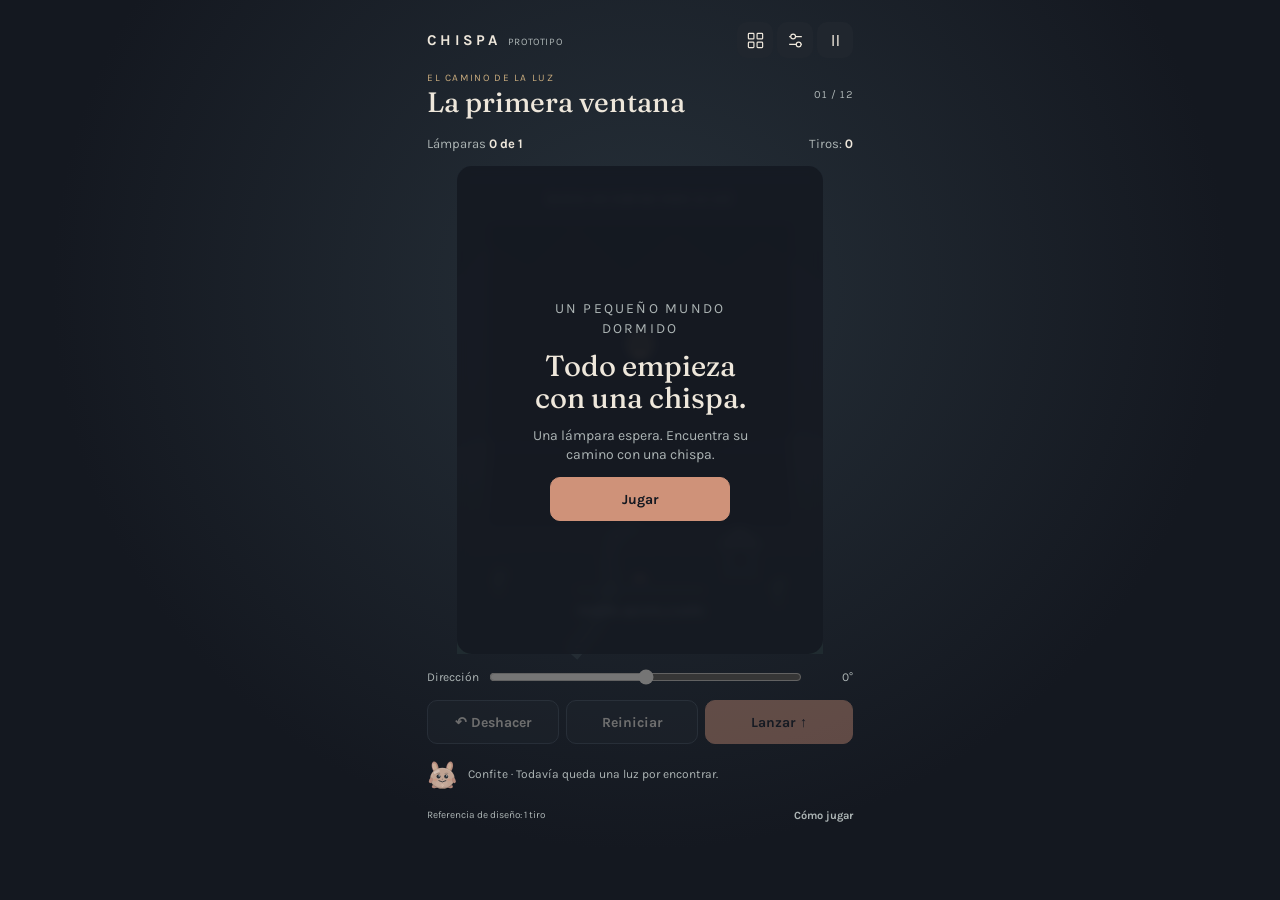
==== commit dc8eb47d: "Auto-backup 2026-11-04 02:32" ====
--- a/prototypes/chispa/index.html
+++ b/prototypes/chispa/index.html
@@ -8,11 +8,12 @@
 <title>CHISPA · El molino despierta</title>
 <link rel="icon" href="data:image/svg+xml,%3Csvg xmlns='http://www.w3.org/2000/svg' viewBox='0 0 32 32'%3E%3Crect width='32' height='32' rx='8' fill='%23141820'/%3E%3Cpath d='M18 4 9 18h7l-2 10 10-15h-8Z' fill='%23cf9279'/%3E%3C/svg%3E">
 <style>
-/* CHISPA_FONTS */
+@font-face{font-family:'Fraunces';font-style:normal;font-weight:400 600;font-display:swap;src:url([data-uri]) format('woff2')}
+@font-face{font-family:'Karla';font-style:normal;font-weight:400 800;font-display:swap;src:url([data-uri]) format('woff2')}
 :root{color-scheme:dark;--coal:#141820;--panel:#20262e;--bone:#eee7db;--muted:#adb5b5;--line:#414b56;--coral:#cf9279;--gold:#c8ab7d;--teal:#7ba9a6;font-family:Karla,Arial,sans-serif;background:var(--coal);color:var(--bone)}
 *{box-sizing:border-box}body{margin:0;min-height:100svh;background:radial-gradient(ellipse at 50% 32%,#263039 0,transparent 65%),#141820}button,input,select{font:inherit}button,select{color:inherit}button{cursor:pointer;border:1px solid var(--line);background:#20262e;border-radius:10px;min-height:44px;padding:9px 14px;font-size:14px;font-weight:700}button:hover:not(:disabled){border-color:var(--gold);background:#2a323a}button:disabled{opacity:.4;cursor:default}button:focus-visible,select:focus-visible,input:focus-visible{outline:2px solid var(--coral);outline-offset:4px}.primary{background:var(--coral);border-color:var(--coral);color:#141820}.primary:hover:not(:disabled){background:#e1a58c}.quiet{background:transparent}button svg{width:19px;height:19px;vertical-align:middle}.icon-button{padding:7px;width:44px}.shell{width:min(100%,450px);margin:auto;padding:10px 12px max(12px,env(safe-area-inset-bottom));display:flex;flex-direction:column;gap:8px}.topbar{display:flex;align-items:center;justify-content:space-between;min-height:36px}.wordmark{font-size:15px;font-weight:700;letter-spacing:.22em}.wordmark small{letter-spacing:.06em;font-weight:400;font-size:10px;color:var(--muted);margin-left:8px}.top-actions{display:flex;gap:4px}.top-actions button{min-height:36px;width:36px;border:0}.scene-heading{min-height:51px;display:flex;justify-content:space-between;align-items:center;gap:8px}.eyebrow{color:var(--gold);font-size:10px;letter-spacing:.16em;text-transform:uppercase;margin:0 0 3px}h1{font-family:Fraunces,Georgia,serif;font-weight:450;font-size:25px;line-height:1.1;margin:0}.scene-number{font-size:11px;color:var(--muted);font-variant-numeric:tabular-nums;white-space:nowrap}.status{display:flex;justify-content:space-between;align-items:center;font-size:13px;min-height:24px;color:var(--muted)}.status strong{color:var(--bone);font-weight:700}.status span:last-child{font-variant-numeric:tabular-nums}.stage-wrap{position:relative;width:min(100%,366px,calc((100svh - 276px)*.75));aspect-ratio:3/4;align-self:center;flex-shrink:0;isolation:isolate}.scene{display:block;width:100%;height:100%;touch-action:none;user-select:none;overflow:visible;outline-offset:-3px;border-radius:16px}.scene:focus-visible{outline:2px solid var(--coral)}.veil{position:absolute;inset:0;display:flex;align-items:center;justify-content:center;flex-direction:column;gap:12px;padding:20px;text-align:center;border-radius:15px;background:#141820d9;backdrop-filter:blur(5px)}.veil[hidden]{display:none}.veil .eyebrow{margin:0}.veil h2{font:450 29px/1.1 Fraunces,Georgia,serif;margin:0;max-width:230px}.veil p{font-size:14px;line-height:1.4;color:var(--muted);max-width:240px;margin:0}.veil button{min-width:180px}.aim-row{display:flex;align-items:center;gap:10px;min-height:24px;font-size:12px;color:var(--muted)}.aim-row label{white-space:nowrap}.aim-row input{width:100%;height:24px;accent-color:var(--coral);margin:0}.aim-row output{font-variant-numeric:tabular-nums;min-width:41px;text-align:right}.actions{display:grid;grid-template-columns:1fr 1fr 1.12fr;gap:7px}.actions button{padding:8px 5px}.companion{display:flex;align-items:center;gap:9px;min-height:39px}.confite{width:32px;height:32px;flex-shrink:0}.companion p{font-size:12px;line-height:1.35;margin:0;color:var(--muted)}.companion b{color:var(--bone);font-weight:700}.footer{display:flex;align-items:center;justify-content:space-between;font-size:10px;color:#adb5b5;min-height:16px}.footer button{border:0;padding:0;min-height:20px;color:var(--muted);background:transparent;font-size:11px}.sr-only{position:absolute;width:1px;height:1px;padding:0;margin:-1px;overflow:hidden;clip:rect(0,0,0,0);white-space:nowrap;border:0}dialog{color:var(--bone);background:#20262e;border:1px solid var(--line);border-radius:16px;max-width:min(380px,calc(100% - 28px));padding:24px}dialog::backdrop{background:#080b10bd}dialog h2{font:450 25px Fraunces,Georgia,serif;margin:0 0 12px}dialog p,dialog li{font-size:14px;line-height:1.5;color:var(--muted)}dialog ul{padding-left:20px}dialog .dialog-actions{display:flex;justify-content:flex-end;gap:8px;margin-top:20px}dialog select{width:100%;background:#141820;border:1px solid var(--line);padding:12px;border-radius:9px;font-size:14px;min-height:44px}dialog label{display:flex;align-items:center;justify-content:space-between;gap:14px;font-size:14px;margin:15px 0}dialog input[type=checkbox]{width:22px;height:22px;accent-color:var(--coral)}.legend{display:grid;grid-template-columns:24px 1fr;gap:12px;align-items:center;font-size:14px;color:var(--muted)}.legend-mark{display:block;height:17px;width:17px;border:2px solid var(--gold);border-radius:50%}.legend-mark.switch{border-radius:4px;background:var(--gold)}.legend-mark.mirror{height:3px;border:0;border-radius:0;background:var(--bone);transform:rotate(-30deg)}.legend-mark.gate{height:8px;border:0;border-top:3px dashed var(--coral);border-bottom:2px solid var(--coral);border-radius:0}
-@media(min-width:850px){.shell{padding-top:22px;gap:11px}.stage-wrap{width:min(100%,366px,calc((100svh - 308px)*.75))}h1{font-size:28px}}
-@media(max-height:680px){.shell{gap:5px;padding-top:6px}.scene-heading{min-height:44px}h1{font-size:23px}.stage-wrap{width:min(100%,366px,calc((100svh - 247px)*.75))}.companion{min-height:34px}.wordmark small{display:none}}
+@media(min-width:850px){.shell{padding-top:22px;gap:11px}.stage-wrap{width:min(100%,366px,calc((100svh - 360px)*.75))}h1{font-size:28px}}
+@media(max-height:680px){.shell{gap:5px;padding-top:6px}.scene-heading{min-height:44px}h1{font-size:23px}.stage-wrap{width:min(100%,366px,calc((100svh - 309px)*.75))}.companion{min-height:34px}.wordmark small{display:none}}
 @media(prefers-reduced-motion:reduce){*{scroll-behavior:auto!important;transition:none!important}}
 </style>
 </head>
@@ -22,9 +23,32 @@
  <section class="scene-heading" aria-label="Escena actual"><div><p class="eyebrow">El camino de la luz</p><h1 id="scene-title">El molino gira primero</h1></div><span class="scene-number" id="scene-number">01 / 01</span></section>
  <div class="status"><span id="goal">Lámparas <strong>0 de 1</strong></span><span id="shots">Tiros: <strong>0</strong></span></div>
  <div class="stage-wrap"><svg class="scene" id="scene" viewBox="0 0 360 480" tabindex="0" role="application" aria-label="Campo de luz. Arrastra hacia un objetivo y suelta para disparar. Flechas para apuntar y Enter para lanzar."><title>El molino apagado</title></svg><section class="veil" id="veil" aria-labelledby="veil-title"><p class="eyebrow" id="veil-kicker">Un pequeño mundo dormido</p><h2 id="veil-title">Todo empieza con una chispa.</h2><p id="veil-copy">Apunta. Despierta el molino. Usa el nuevo camino de la luz.</p><button id="start-button" class="primary">Jugar</button></section></div>
- <div class="aim-row"><label for="angle">Dirección</label><input type="range" id="angle" min="-180" max="180" step="0.25" value="0" aria-label="Ángulo de disparo, cero apunta arriba"><output for="angle" id="angle-value">0°</output></div>
+ <div class="aim-row"><label for="angle">Dirección</label><input type="range" id="angle" min="-180" max="180" step="0.1" value="0" aria-label="Ángulo de disparo, cero apunta arriba"><output for="angle" id="angle-value">0°</output></div>
  <div class="actions"><button id="undo-button">↶ Deshacer</button><button id="restart-button">Reiniciar</button><button class="primary" id="fire-button">Lanzar ↑</button></div>
- <div class="companion"><svg class="confite" id="confite" viewBox="0 0 100 90" aria-hidden="true"><!-- CHISPA_CONFITE --></svg><p id="message" aria-live="polite"><b>Confite</b> · La rueda lleva mucho tiempo quieta.</p></div>
+ <div class="companion"><svg class="confite" id="confite" viewBox="0 0 100 90" aria-hidden="true">
+    <ellipse cx="48" cy="87" rx="25" ry="2.7" fill="#000" fill-opacity=".3"/>
+    <g class="cf-portrait">
+    <g transform="rotate(-15 28 30)"><ellipse cx="28" cy="20" rx="10" ry="18" fill="#b68a7c" stroke="#242b32" stroke-opacity=".2" stroke-width="1.3"/><ellipse cx="28" cy="20" rx="5" ry="12" fill="#c9ab92"/><path d="M24 8 Q20 17 22 26" stroke="#fff" stroke-opacity=".38" stroke-width="2.5" stroke-linecap="round" fill="none"/></g>
+    <g transform="rotate(15 68 30)"><ellipse cx="68" cy="20" rx="10" ry="18" fill="#b68a7c" stroke="#242b32" stroke-opacity=".2" stroke-width="1.3"/><ellipse cx="68" cy="20" rx="5" ry="12" fill="#c9ab92"/><path d="M64 8 Q60 17 62 24" stroke="#fff" stroke-opacity=".3" stroke-width="2" stroke-linecap="round" fill="none"/></g>
+    <ellipse cx="26" cy="80" rx="11" ry="6" fill="#b68a7c" stroke="#242b32" stroke-opacity=".2" stroke-width="1.3" transform="rotate(-12 26 80)"/>
+    <ellipse cx="70" cy="80" rx="11" ry="6" fill="#b68a7c" stroke="#242b32" stroke-opacity=".2" stroke-width="1.3" transform="rotate(12 70 80)"/>
+    <ellipse cx="48" cy="55" rx="38" ry="33" fill="#c0a392" stroke="#242b32" stroke-opacity=".2" stroke-width="1.8"/>
+    <path d="M13 62 Q23 88 53 85 Q77 83 84 62 Q84 81 63 86 Q25 96 13 62" fill="#080918" fill-opacity=".18"/>
+    <path d="M15 49 Q18 26 43 25 Q64 22 78 38" stroke="#fff" stroke-opacity=".3" stroke-width="1.4" stroke-linecap="round" fill="none"/>
+    <path d="M77 39 Q88 55 77 72" stroke="#c9ab92" stroke-opacity=".44" stroke-width="2" stroke-linecap="round" fill="none"/>
+    <ellipse cx="46" cy="72" rx="19" ry="10" fill="#fff" fill-opacity=".07"/>
+    <ellipse cx="31" cy="35" rx="10" ry="4.5" fill="#fff" fill-opacity=".28" transform="rotate(-24 31 35)"/>
+    <circle cx="24" cy="39" r="1.6" fill="#fff" fill-opacity=".46"/>
+    <ellipse cx="12" cy="62" rx="5.5" ry="9" fill="#b68a7c" stroke="#242b32" stroke-opacity=".16" stroke-width="1" transform="rotate(22 12 62)"/>
+    <ellipse cx="84" cy="62" rx="5.5" ry="9" fill="#b68a7c" stroke="#242b32" stroke-opacity=".16" stroke-width="1" transform="rotate(-22 84 62)"/>
+    <ellipse cx="26" cy="60" rx="6" ry="3.2" fill="#cf9279" fill-opacity=".68"/>
+    <ellipse cx="70" cy="60" rx="6" ry="3.2" fill="#cf9279" fill-opacity=".68"/>
+    <g class="cf-emote-eyes"><circle cx="36" cy="50" r="6.2" fill="#242b32"/><circle cx="60" cy="50" r="6.2" fill="#242b32"/><circle cx="38" cy="47.6" r="2.1" fill="#fff"/><circle cx="62" cy="47.6" r="2.1" fill="#fff"/><circle cx="34" cy="52.5" r=".8" fill="#fff" fill-opacity=".4"/><circle cx="58" cy="52.5" r=".8" fill="#fff" fill-opacity=".4"/></g>
+      <path d="M31 40 Q36 38 40 40 M56 40 Q60 38 65 40" stroke="#242b32" stroke-opacity=".48" stroke-width="1.6" stroke-linecap="round" fill="none"/>
+      <path d="M37 63 Q48 71 59 63" stroke="#242b32" stroke-width="2.6" stroke-linecap="round" fill="none"/>
+    <path d="m48 56 2 2-2 2-2-2Z" fill="#242b32" fill-opacity=".42"/>
+    <path d="M44 77 48 73 52 77 48 82Z" fill="#c9ab92" fill-opacity=".76" stroke="#fff" stroke-opacity=".38" stroke-width=".8"/><path d="M44 77H52L48 82 48 73" stroke="#fff" stroke-opacity=".4" stroke-width=".6" fill="none"/>
+    </g></svg><p id="message" aria-live="polite"><b>Confite</b> · La rueda lleva mucho tiempo quieta.</p></div>
  <footer class="footer"><span id="reference">Referencia de diseño: 2 tiros</span><button id="help-button">Cómo jugar</button></footer>
 </main>
 <dialog id="settings"><h2>A tu ritmo</h2><label>Sonido<input type="checkbox" id="sound-setting"></label><label>Movimiento reducido<input type="checkbox" id="motion-setting"></label><p>Las preferencias se guardan sólo en este prototipo.</p><div class="dialog-actions"><button data-close="settings">Listo</button></div></dialog>
@@ -38,6 +62,7 @@
  const EPS=1e-6,RADIUS=.75,MAX_BOUNCES=6,MAX_DISTANCE=300;
  const P=(x,y)=>({x,y}),add=(a,b)=>P(a.x+b.x,a.y+b.y),sub=(a,b)=>P(a.x-b.x,a.y-b.y),mul=(a,n)=>P(a.x*n,a.y*n),dot=(a,b)=>a.x*b.x+a.y*b.y,length=a=>Math.hypot(a.x,a.y),unit=a=>mul(a,1/length(a));
  const copy=value=>JSON.parse(JSON.stringify(value));
+ const compareId=(a,b)=>a<b?-1:a>b?1:0;
  const key=state=>JSON.stringify({lit:[...state.lit].sort(),active:[...state.active].sort(),shots:state.shots});
  const normalizeAngle=angle=>((angle+180)%360+360)%360-180;
  function rayCircle(p,d,c,r){
@@ -94,6 +119,11 @@
   }
   for(const sensor of [...l.lamps,...l.actuators])if(!finite(sensor.position)||!Number.isFinite(sensor.radius)||sensor.radius<=0)throw Error('Sensor inválido');
   const controlled=new Set();for(const a of l.actuators){const target=l.surfaces.find(s=>s.id===a.target);if(!target||!['mirror','gate'].includes(target.kind)||controlled.has(a.target)||target.kind==='mirror'&&!Number.isFinite(a.angle))throw Error('Conexión inválida');controlled.add(a.target);}
+  const sensors=[...l.lamps,...l.actuators],geometry=[...surfaces(l,initialState()),...surfaces(l,{active:l.actuators.map(a=>a.id)})];
+  const pointDistance=(p,a,b)=>{const v=sub(b,a),t=Math.max(0,Math.min(1,dot(sub(p,a),v)/dot(v,v)));return length(sub(p,add(a,mul(v,t))));};
+  for(const sensor of sensors){const p=sensor.position,r=sensor.radius;if(p.x-r<0||p.x+r>100||p.y-r<0||p.y+r>100)throw Error('Sensor fuera del campo');if(length(sub(p,l.source))<=r+RADIUS+EPS)throw Error('Fuente sobre un sensor');}
+  for(let i=0;i<sensors.length;i++)for(let j=i+1;j<sensors.length;j++)if(length(sub(sensors[i].position,sensors[j].position))<=sensors[i].radius+sensors[j].radius+EPS)throw Error('Sensores superpuestos');
+  for(const s of geometry){for(const p of [s.a,s.b])if(p.x-s.width/2<0||p.x+s.width/2>100||p.y-s.width/2<0||p.y+s.width/2>100)throw Error('Superficie fuera del campo');if(pointDistance(l.source,s.a,s.b)<=s.width/2+RADIUS+EPS)throw Error('Fuente sobre una superficie');for(const v of sensors)if(pointDistance(v.position,s.a,s.b)<=s.width/2+v.radius+EPS)throw Error('Sensor sobre una superficie');}
   return true;
  }
  function initialState(){return{lit:[],active:[],shots:0};}
@@ -117,8 +147,8 @@
    for(const s of geometry){const hit=capsule(p,d,s.a,s.b,s.width/2+RADIUS);if(hit)hits.push({...hit,kind:s.kind==='gate'?'absorb':'reflect',id:s.id});}
    for(const a of l.actuators)if(!state.active.includes(a.id)){const t=rayCircle(p,d,a.position,a.radius+RADIUS);if(t!==null)hits.push({t,kind:'actuator',id:a.id});}
    for(const axis of ['x','y'])if(Math.abs(d[axis])>EPS){const edge=d[axis]>0?100-RADIUS:RADIUS,t=(edge-p[axis])/d[axis];if(t>=-EPS)hits.push({t:Math.max(0,t),kind:'exit',id:axis});}
-   hits.sort((a,b)=>a.t-b.t||a.id.localeCompare(b.id));
-   const remaining=maxDistance-distance,min=hits[0]?.t??Infinity,tied=hits.filter(h=>Math.abs(h.t-min)<=EPS),stopping=tied.filter(h=>h.kind!=='reflect').sort((a,b)=>({actuator:0,absorb:1,exit:2}[a.kind]-{actuator:0,absorb:1,exit:2}[b.kind])||a.id.localeCompare(b.id));
+   hits.sort((a,b)=>a.t-b.t||compareId(a.id,b.id));
+   const remaining=maxDistance-distance,min=hits[0]?.t??Infinity,tied=hits.filter(h=>Math.abs(h.t-min)<=EPS),stopping=tied.filter(h=>h.kind!=='reflect').sort((a,b)=>({actuator:0,absorb:1,exit:2}[a.kind]-{actuator:0,absorb:1,exit:2}[b.kind])||compareId(a.id,b.id));
    let hit=stopping[0]||tied[0],step=Math.min(remaining,min);
    if(!hit||min>remaining+EPS){hit={kind:'distance',id:null};step=remaining;}
    else if(hit.kind==='reflect'){
@@ -128,7 +158,7 @@
    }
    step=Math.max(0,Math.min(step,remaining));const end=add(p,mul(d,step));
    const lamps=[];for(const v of l.lamps)if(!lit.has(v.id)){const t=rayCircle(p,d,v.position,v.radius+RADIUS);if(t!==null&&t<=step+EPS)lamps.push({t,id:v.id});}
-   lamps.sort((a,b)=>Math.abs(a.t-b.t)<=EPS?a.id.localeCompare(b.id):a.t-b.t);for(const v of lamps){lit.add(v.id);events.push({type:'lamp',id:v.id,distance:distance+v.t});}
+   lamps.sort((a,b)=>Math.abs(a.t-b.t)<=EPS?compareId(a.id,b.id):a.t-b.t);for(const v of lamps){lit.add(v.id);events.push({type:'lamp',id:v.id,distance:distance+v.t});}
    segments.push({from:{...p},to:end,length:step,end:hit.kind,id:hit.id});distance+=step;
    if(hit.kind!=='reflect'){terminal={kind:hit.kind,id:hit.id,point:end,distance};break;}
    events.push({type:'reflect',id:hit.id,distance});d=sub(d,mul(hit.normal,2*dot(d,hit.normal)));d=unit(d);p=end;bounces++;
@@ -158,10 +188,9 @@
 /* CHISPA_VIEW_START */
 (()=>{
  const C=ChispaCore,$=id=>document.getElementById(id),svg=$('scene'),PREF_KEY='chispa_prototype_preferences_v1';
- const icon=(name)=>({sound:'Sonido',motion:'Movimiento reducido'}[name]||name);
  let prefs={sound:false,motion:matchMedia('(prefers-reduced-motion: reduce)').matches};
  try{const stored=JSON.parse(localStorage.getItem(PREF_KEY)||'null');if(stored&&typeof stored==='object'){prefs.sound=stored.sound===true;prefs.motion=stored.motion===true||prefs.motion;}}catch{}
- let index=1,session=new C.Session(C.LEVELS[index]),angle=0,home=true,paused=false,modalWasPaused=false,frame=0,playback=null,pointer=null,completed=new Set(),best={},audio=null,voices=new Set(),openedDialog=null;
+ let index=0,session=new C.Session(C.LEVELS[index]),angle=0,home=true,paused=false,modalWasPaused=false,frame=0,playback=null,pointer=null,completed=new Set(),best={},audio=null,voices=new Set(),openedDialog=null;
  const esc=s=>String(s).replace(/[&<>"']/g,c=>({'&':'&amp;','<':'&lt;','>':'&gt;','"':'&quot;',"'":'&#39;'}[c]));
  const point=p=>`${p.x},${p.y}`,path=points=>'M'+points.map(point).join('L');
  const ox=30,oy=55,scale=3,px=p=>({x:ox+p.x*scale,y:oy+p.y*scale});
@@ -177,7 +206,7 @@
  function modal(id){if(openedDialog)return;modalWasPaused=paused;pause();openedDialog=$(id);openedDialog.showModal();}
  function closeModal(){if(!openedDialog)return;openedDialog.close();}
  function resetPlayback(){stopFrame();playback=null;pointer=null;}
- function aim(value){if(session.phase!=='ready'||home||paused)return;angle=C.normalizeAngle(value);$('angle').value=String(angle);$('angle-value').textContent=`${Math.round(angle*10)/10}°`;draw();}
+ function aim(value){if(session.phase!=='ready'||home||paused)return;angle=Math.round(C.normalizeAngle(value)*10)/10;$('angle').value=String(angle);$('angle-value').textContent=`${angle}°`;draw();}
  function buildWorld(l,state){
   const ratio=state.lit.length/l.lamps.length,on=ratio>0,full=ratio===1;
   return `<defs><linearGradient id="sky" x2="0" y2="1"><stop stop-color="#202b35"/><stop offset="1" stop-color="#141b22"/></linearGradient><linearGradient id="land" x2="0" y2="1"><stop stop-color="${on?'#344742':'#2c3439'}"/><stop offset="1" stop-color="#172127"/></linearGradient><pattern id="grain" width="17" height="21" patternUnits="userSpaceOnUse"><circle cx="3" cy="8" r=".45" fill="#eee7db" opacity=".07"/><circle cx="12" cy="18" r=".4" fill="#eee7db" opacity=".04"/></pattern><pattern id="hatch" width="3" height="3" patternUnits="userSpaceOnUse"><path d="M0 3 3 0" stroke="#cf9279" stroke-width=".45"/></pattern></defs>
@@ -208,7 +237,7 @@
   art+=`<path d="M117 417h126" stroke="#536068" stroke-width="1"/><path d="m174 409 6-6 6 6" stroke="#cf9279" stroke-width="1.5" fill="none"/><text x="180" y="441" text-anchor="middle" fill="#adb5b5" font-size="11">${partial?'La chispa sigue su camino':session.phase==='won'?'Este lugar ha vuelto a despertar':'Arrastra, apunta y suelta'}</text>`;
   svg.innerHTML=art;
   $('goal').innerHTML=`Lámparas <strong>${shownLit.size} de ${l.lamps.length}</strong>`;$('shots').innerHTML=`Tiros: <strong>${state.shots+(session.pending?1:0)}</strong>`;
-  const blocked=home||paused||session.phase!=='ready';$('fire-button').disabled=blocked;$('angle').disabled=blocked;$('undo-button').disabled=home||paused||session.phase==='won'||(!session.history.length&&!session.pending);$('restart-button').disabled=home||paused||(!session.state.shots&&!session.pending);$('scene-title').textContent=l.title;$('scene-number').textContent=`${String(index+1).padStart(2,'0')} / ${String(C.LEVELS.length).padStart(2,'0')}`;$('reference').textContent=`${best[l.id]?'Tu mejor marca: '+best[l.id]:'Referencia de diseño: '+l.reference} tiros`;
+  const blocked=home||paused||session.phase!=='ready';$('fire-button').disabled=blocked;$('angle').disabled=blocked;$('undo-button').disabled=home||paused||session.phase==='won'||(!session.history.length&&!session.pending);$('restart-button').disabled=home||paused||(!session.state.shots&&!session.pending);$('scene-title').textContent=l.title;$('scene-number').textContent=`${String(index+1).padStart(2,'0')} / ${String(C.LEVELS.length).padStart(2,'0')}`;const reference=best[l.id]??l.reference;$('reference').textContent=`${best[l.id]?'Tu mejor marca: ':'Referencia de diseño: '}${reference} ${reference===1?'tiro':'tiros'}`;
  }
  function readyMessage(){return session.state.active.length?'El camino ha cambiado. Mira la nueva trayectoria.':session.level.actuators.length?'Primero despierta una palanca. Después, aprovecha el cambio.':'Apunta hacia la lámpara y suelta para encenderla.';}
  function finishPlayback(){
@@ -232,14 +261,14 @@
  function showVeil(mode){
   const v=$('veil');v.hidden=false;
   if(mode==='won'){$('veil-kicker').textContent='Lugar recuperado';$('veil-title').textContent='La luz encontró su camino.';$('veil-copy').textContent=`${session.state.shots} ${session.state.shots===1?'tiro':'tiros'}. Puedes seguir o probar otra solución.`;$('start-button').textContent=index<C.LEVELS.length-1?'Siguiente escena':'Volver a la primera';}
-  else{$('veil-kicker').textContent='Un pequeño mundo dormido';$('veil-title').textContent=session.state.shots||session.pending?'Tu chispa te espera.':'Todo empieza con una chispa.';$('veil-copy').textContent=session.state.shots||session.pending?'Continúa desde donde lo dejaste.':'Apunta. Despierta el molino. Usa el nuevo camino de la luz.';$('start-button').textContent=session.state.shots||session.pending?'Continuar':'Jugar';}
+  else{$('veil-kicker').textContent='Un pequeño mundo dormido';$('veil-title').textContent=session.state.shots||session.pending?'Tu chispa te espera.':'Todo empieza con una chispa.';$('veil-copy').textContent=session.state.shots||session.pending?'Continúa desde donde lo dejaste.':session.level.actuators.length?'Apunta. Despierta el molino. Usa el nuevo camino de la luz.':'Una lámpara espera. Encuentra su camino con una chispa.';$('start-button').textContent=session.state.shots||session.pending?'Continuar':'Jugar';}
  }
  function openLevel(i){resetPlayback();session.destroy();index=i;session=new C.Session(C.LEVELS[index]);angle=0;$('angle').value='0';$('angle-value').textContent='0°';home=false;paused=false;$('veil').hidden=true;message(readyMessage());draw();svg.focus({preventScroll:true});}
  $('start-button').addEventListener('click',()=>{if(session.phase==='won'){openLevel(index<C.LEVELS.length-1?index+1:0);return;}home=false;paused=false;$('veil').hidden=true;message(readyMessage());draw();svg.focus({preventScroll:true});if(playback){playback.last=null;frame=requestAnimationFrame(tick);}});
  $('fire-button').addEventListener('click',fire);$('angle').addEventListener('input',e=>aim(Number(e.target.value)));
  $('undo-button').addEventListener('click',()=>{if(home||paused)return;resetPlayback();if(session.undo()){message('Un paso atrás. El mundo está como antes del tiro.');draw();svg.focus({preventScroll:true});}});
  $('restart-button').addEventListener('click',()=>modal('restart'));
- $('confirm-restart').addEventListener('click',()=>{resetPlayback();session.restart();closeModal();angle=0;$('angle').value='0';$('angle-value').textContent='0°';message(readyMessage());draw();});
+ $('confirm-restart').addEventListener('click',()=>{resetPlayback();session.restart();$('veil').hidden=true;closeModal();angle=0;$('angle').value='0';$('angle-value').textContent='0°';message(readyMessage());draw();});
  $('exit-button').addEventListener('click',()=>{if(home)return;pause();home=true;showVeil('home');draw();$('start-button').focus();});
  $('help-button').addEventListener('click',()=>modal('help'));
  $('settings-button').addEventListener('click',()=>{$('sound-setting').checked=prefs.sound;$('motion-setting').checked=prefs.motion;modal('settings');});
@@ -249,15 +278,16 @@
  for(const button of document.querySelectorAll('[data-close]'))button.addEventListener('click',closeModal);
  for(const dialog of document.querySelectorAll('dialog'))dialog.addEventListener('close',()=>{openedDialog=null;paused=modalWasPaused;if(!paused&&!home&&!document.hidden&&playback){playback.last=null;frame=requestAnimationFrame(tick);}draw();});
  function svgPoint(event){const box=svg.getBoundingClientRect();return{x:(event.clientX-box.left)*360/box.width,y:(event.clientY-box.top)*480/box.height};}
- svg.addEventListener('pointerdown',e=>{if(home||paused||session.phase!=='ready'||e.button!==0)return;if(pointer){pointer=null;return;}pointer={id:e.pointerId,start:svgPoint(e),moved:false};svg.setPointerCapture(e.pointerId);svg.focus({preventScroll:true});e.preventDefault();});
+ svg.addEventListener('pointerdown',e=>{if(home||paused||session.phase!=='ready'||e.button!==0)return;if(e.isPrimary===false||pointer){pointer=null;return;}pointer={id:e.pointerId,start:svgPoint(e),moved:false};svg.setPointerCapture(e.pointerId);svg.focus({preventScroll:true});e.preventDefault();});
  svg.addEventListener('pointermove',e=>{if(!pointer||pointer.id!==e.pointerId)return;const p=svgPoint(e);pointer.moved ||=Math.hypot(p.x-pointer.start.x,p.y-pointer.start.y)>=6;if(pointer.moved){const source=px(session.level.source);if(Math.hypot(p.x-source.x,p.y-source.y)>6)aim(Math.atan2(p.x-source.x,source.y-p.y)*180/Math.PI);}});
  svg.addEventListener('pointerup',e=>{if(pointer?.id!==e.pointerId)return;const moved=pointer.moved;pointer=null;if(svg.hasPointerCapture(e.pointerId))svg.releasePointerCapture(e.pointerId);if(moved)fire();});
  for(const type of ['pointercancel','lostpointercapture'])svg.addEventListener(type,()=>{pointer=null;});
  svg.addEventListener('keydown',e=>{if(e.key==='Escape'){e.preventDefault();if(pointer){pointer=null;draw();}else $('exit-button').click();return;}if(home||paused)return;if(e.key==='Enter'||e.key===' '){e.preventDefault();fire();}else if(['ArrowLeft','ArrowRight','ArrowUp','ArrowDown'].includes(e.key)){e.preventDefault();const sign=['ArrowLeft','ArrowDown'].includes(e.key)?-1:1;aim(angle+sign*(e.shiftKey?.1:1));}});
+ document.addEventListener('keydown',e=>{if(e.key==='Escape'&&!openedDialog&&e.target!==svg&&!home){e.preventDefault();$('exit-button').click();}});
  document.addEventListener('visibilitychange',()=>{if(document.hidden){if(!home){pause();home=true;showVeil('home');draw();}}});
  window.addEventListener('pagehide',()=>{pause();session.destroy();audio?.close().catch(()=>{});});
  window.addEventListener('pageshow',e=>{if(e.persisted&&session.phase==='closed'){session=new C.Session(C.LEVELS[index]);home=true;paused=true;resetPlayback();showVeil('home');draw();}});
- draw();
+ message('Confite · Todavía queda una luz por encontrar.');showVeil('home');draw();
 })();
 </script>
 </body>
